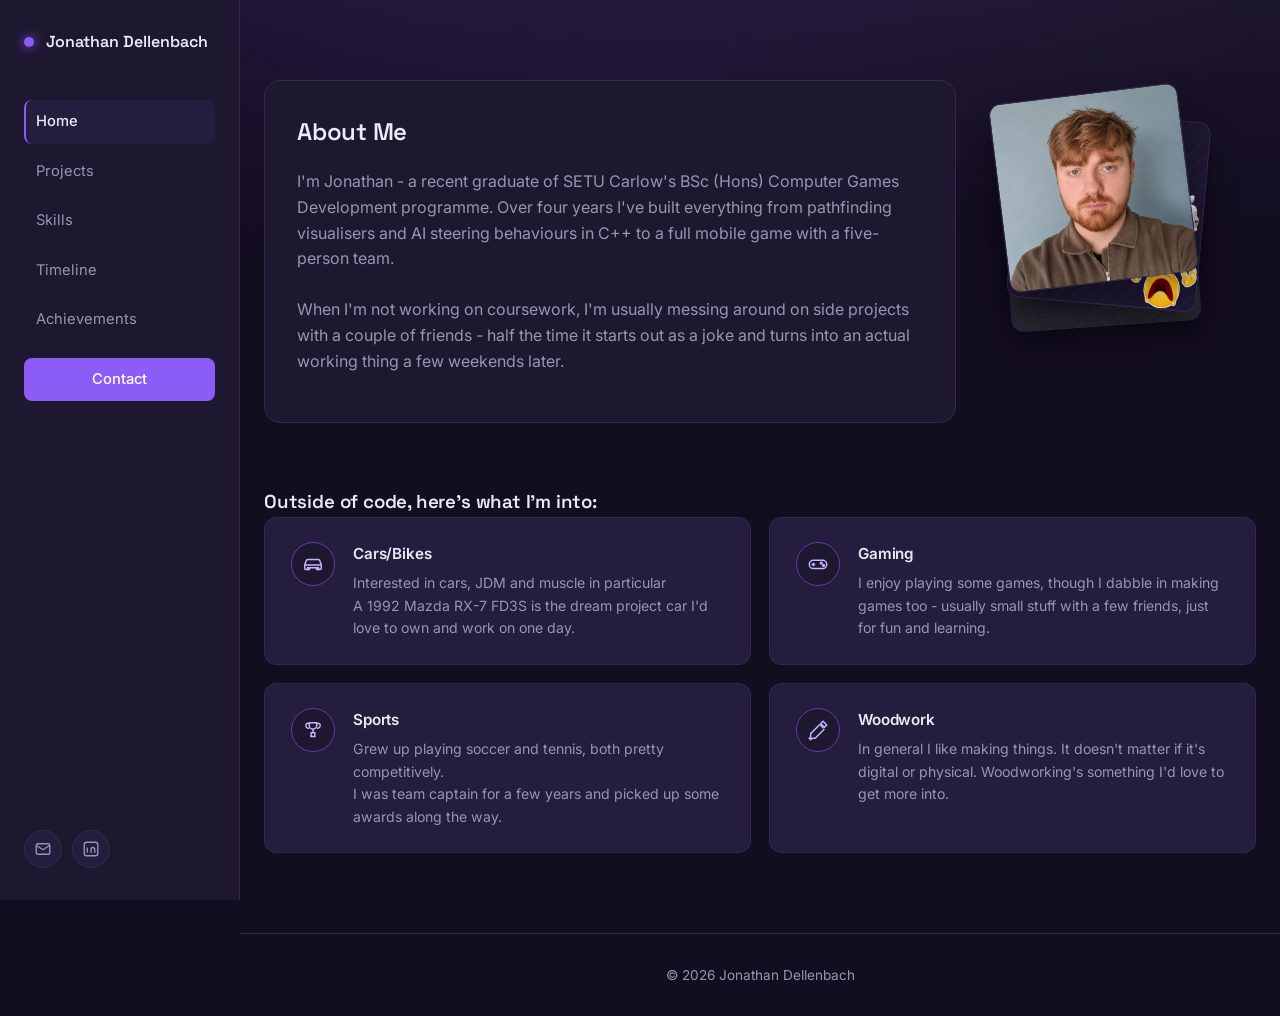
==== index.html @ c3ca5f6e "JonathansPortfolio" ====
<!DOCTYPE html>
<html lang="en">
<head>
<meta charset="UTF-8">
<meta name="viewport" content="width=device-width, initial-scale=1.0">
<title>Jonathan Dellenbach - Games Development Graduate</title>
<meta name="description" content="Portfolio of Jonathan Dellenbach, BSc (Hons) Computer Games Development graduate.">
<link rel="preconnect" href="https://fonts.googleapis.com">
<link href="https://fonts.googleapis.com/css2?family=Space+Grotesk:wght@500;600;700&family=Inter:wght@400;500;600&family=JetBrains+Mono:wght@400;500&display=swap" rel="stylesheet">
<link rel="stylesheet" href="style.css">
</head>
<body>

<div class="bg-glow"></div>

<button class="mobile-toggle" aria-label="Toggle menu" aria-expanded="false">
  <span></span><span></span><span></span>
</button>

<aside class="sidebar">
  <a href="index.html" class="brand">
    <span class="brand-dot"></span>
    <span>Jonathan Dellenbach</span>
  </a>

  <nav class="side-nav">
    <a href="index.html" class="active">Home</a>
    <a href="projects.html">Projects</a>
    <a href="skills.html">Skills</a>
    <a href="timeline.html">Timeline</a>
    <a href="achievements.html">Achievements</a>
    <a href="contact.html" class="nav-cta">Contact</a>
  </nav>

  <div class="side-socials">
    <a href="mailto:dellenbachj5@gmail.com" aria-label="Email" class="social-icon">
      <svg viewBox="0 0 24 24" fill="none" stroke="currentColor" stroke-width="1.8"><rect x="3" y="5" width="18" height="14" rx="2"/><path d="m3 7 9 6 9-6"/></svg>
    </a>
    <a href="https://www.linkedin.com/in/jonathan-dellenbach-137011260/" target="_blank" rel="noopener" aria-label="LinkedIn" class="social-icon">
      <svg viewBox="0 0 24 24" fill="none" stroke="currentColor" stroke-width="1.8"><rect x="3" y="3" width="18" height="18" rx="3"/><path d="M7 10v7M7 7v.01M12 17v-4.5a2.5 2.5 0 0 1 5 0V17M12 12.5V17"/></svg>
    </a>
  </div>
</aside>

<main class="content">


  <section id="about" class="section wrap">
    <div class="about-layout">
    <div class="panel">
      <div class="panel-head">
        <h2>About Me</h2>
      </div>
      <p class="about-text">
        I'm Jonathan - a recent graduate of SETU Carlow's BSc (Hons) Computer Games Development programme. Over four years I've built everything from pathfinding visualisers and AI steering behaviours in C++ to a full mobile game with a five-person team.<br><br>
        When I'm not working on coursework, I'm usually messing around on side projects with a couple of friends - half the time it starts out as a joke and turns into an actual working thing a few weekends later.</p>
    </div>

    <aside class="photo-stack" data-images='["images/home_images/pic1.png", "images/home_images/pic2.png", "images/home_images/pic3.png"]'>
      <div class="stack-card"><span>Add photo</span></div>
      <div class="stack-card"><span>Add photo</span></div>
      <div class="stack-card"><span>Add photo</span></div>
    </aside>
    </div>

    <div class="interests-block">
      <h3 class="interests-title">Outside of code, here's what I'm into:</h3>
      <div class="interests-grid">
        <div class="interest-card">
          <div class="interest-icon">
            <svg viewBox="0 0 24 24" fill="none" stroke="currentColor" stroke-width="1.6"><path d="M3 13l1.5-4.5A2 2 0 0 1 6.4 7h11.2a2 2 0 0 1 1.9 1.5L21 13"/><path d="M3 13h18v4a1 1 0 0 1-1 1h-1.5a1 1 0 0 1-1-1v-1H6.5v1a1 1 0 0 1-1 1H4a1 1 0 0 1-1-1z"/><circle cx="7" cy="17" r="1.3"/><circle cx="17" cy="17" r="1.3"/></svg>
          </div>
          <div class="interest-text">
            <h3>Cars/Bikes</h3>
            <p>Interested in cars, JDM and muscle in particular <br> A 1992 Mazda RX-7 FD3S is the dream project car I'd love to own and work on one day.</p>
          </div>
        </div>

        <div class="interest-card">
          <div class="interest-icon">
            <svg viewBox="0 0 24 24" fill="none" stroke="currentColor" stroke-width="1.6"><rect x="2.5" y="8" width="19" height="9" rx="4.5"/><path d="M7 10.5v4M5 12.5h4"/><circle cx="15.5" cy="11" r="1"/><circle cx="18" cy="13.5" r="1"/></svg>
          </div>
          <div class="interest-text">
            <h3>Gaming</h3>
            <p>I enjoy playing some games, though I dabble in making games too - usually small stuff with a few friends, just for fun and learning.</p>
          </div>
        </div>

        <div class="interest-card">
          <div class="interest-icon">
            <svg viewBox="0 0 24 24" fill="none" stroke="currentColor" stroke-width="1.6"><path d="M8 4h8v3a4 4 0 0 1-8 0z"/><path d="M8 5H5a3 3 0 0 0 3 5M16 5h3a3 3 0 0 1-3 5"/><path d="M12 11v4"/><path d="M9 19h6M10 15h4v4h-4z"/></svg>
          </div>
          <div class="interest-text">
            <h3>Sports</h3>
            <p>Grew up playing soccer and tennis, both pretty competitively. <br> I was team captain for a few years and picked up some awards along the way.</p>
          </div>
        </div>

        <div class="interest-card">
          <div class="interest-icon">
            <svg viewBox="0 0 24 24" fill="none" stroke="currentColor" stroke-width="1.6"><path d="m14 6 4 4"/><path d="M17.5 2.5 21.5 6.5 19 9l-4-4z"/><path d="M14 6 4 16v3.5L2.5 21l1.5 1.5L5.5 21H9l10-10"/></svg>
          </div>
          <div class="interest-text">
            <h3>Woodwork</h3>
            <p>In general I like making things. It doesn't matter if it's digital or physical. Woodworking's something I'd love to get more into.</p>
          </div>
        </div>
      </div>
    </div>
  </section>

  <footer class="footer">
    <span class="muted">© <span id="year"></span> Jonathan Dellenbach</span>
  </footer>

</main>

<script src="script.js"></script>
</body>
</html>
---- style.css ----
/* ---------- Tokens ---------- */
:root{
  --bg: #130D20;
  --surface: #1D1730;
  --surface-alt: #251D3D;
  --border: #332A4D;
  --text: #ECE9F5;
  --text-muted: #9A93B3;
  --accent: #8B5CF6;
  --accent-bright: #C4B5FD;
  --accent-dim: #5B3FA8;
  --font-display: 'Space Grotesk', sans-serif;
  --font-body: 'Inter', sans-serif;
  --font-mono: 'JetBrains Mono', monospace;
  --radius: 10px;
  --sidebar-w: 240px;
}

*,*::before,*::after{ box-sizing: border-box; }
html{ scroll-behavior: smooth; }

body{
  margin:0;
  background: var(--bg);
  color: var(--text);
  font-family: var(--font-body);
  line-height: 1.6;
  -webkit-font-smoothing: antialiased;
}

h1,h2,h3{
  font-family: var(--font-display);
  font-weight: 600;
  margin: 0;
  letter-spacing: -0.01em;
}
a{ color: inherit; text-decoration: none; }

.bg-glow{
  position: fixed;
  inset: -20% -20% auto -20%;
  height: 60vh;
  background: radial-gradient(ellipse at 40% 0%, rgba(139,92,246,0.18), transparent 60%),
              radial-gradient(ellipse at 85% 10%, rgba(196,181,253,0.08), transparent 55%);
  pointer-events: none;
  z-index: 0;
}

.wrap{ max-width: 1120px; margin: 0 auto; padding: 0 24px; }

/* ---------- Sidebar ---------- */
.sidebar{
  position: fixed;
  top:0; left:0; bottom:0;
  width: var(--sidebar-w);
  background: var(--surface);
  border-right: 1px solid var(--border);
  display:flex;
  flex-direction: column;
  padding: 32px 24px;
  z-index: 40;
}
.brand{
  display:flex; align-items:center; gap:12px;
  font-family: var(--font-display);
  font-weight: 600;
  font-size: 1rem;
  line-height: 1.25;
  margin-bottom: 48px;
}
.brand-dot{
  width:10px; height:10px; border-radius:50%;
  background: var(--accent);
  box-shadow: 0 0 12px var(--accent);
  flex-shrink: 0;
}
.side-nav{
  display:flex;
  flex-direction: column;
  gap: 6px;
  flex: 1;
}
.side-nav a{
  color: var(--text-muted);
  font-size: 0.92rem;
  padding: 10px 12px;
  border-radius: 8px;
  transition: color .2s, background .2s;
}
.side-nav a:hover{ color: var(--text); background: var(--surface-alt); }
.side-nav a.active{ color: var(--text); background: var(--surface-alt); font-weight: 500; border-left: 2px solid var(--accent); padding-left: 10px; }
.side-nav .nav-cta{
  margin-top: 10px;
  color: #fff;
  background: var(--accent);
  text-align: center;
  font-weight: 500;
}
.side-nav .nav-cta:hover{ background: var(--accent-bright); color: var(--bg); }

.side-socials{ display:flex; gap: 10px; margin-top: 24px; }
.social-icon{
  width: 38px; height: 38px;
  display:flex; align-items:center; justify-content:center;
  background: var(--surface-alt);
  border: 1px solid var(--border);
  border-radius: 50%;
  color: var(--text-muted);
  transition: color .2s, border-color .2s;
}
.social-icon:hover{ color: var(--accent-bright); border-color: var(--accent-dim); }
.social-icon svg{ width: 18px; height: 18px; }

.mobile-toggle{
  display:none;
  position: fixed; top: 18px; right: 18px; z-index: 60;
  flex-direction:column; justify-content:center; gap:5px;
  width: 40px; height: 40px;
  background: var(--surface);
  border: 1px solid var(--border);
  border-radius: 8px;
  cursor:pointer;
}
.mobile-toggle span{ width:18px; height:2px; background: var(--text); margin: 0 auto; }

/* ---------- Content ---------- */
.content{
  margin-left: var(--sidebar-w);
  position: relative;
  z-index: 1;
}

/* Hero */
.hero{
  display:flex;
  flex-direction: column;
  justify-content: center;
  min-height: 90vh;
  padding-top: 60px;
  padding-bottom: 40px;
}
.hero-left{ max-width: 640px; }
.eyebrow{
  font-family: var(--font-body);
  color: var(--accent-bright);
  font-size: 0.82rem;
  font-weight: 600;
  text-transform: uppercase;
  letter-spacing: 0.08em;
  margin: 0 0 18px;
}
.h1{
  font-size: clamp(2rem, 3.6vw, 2.9rem);
  line-height: 1.15;
  margin-bottom: 20px;
}
.lead{ color: var(--text-muted); font-size: 1.02rem; max-width: 46ch; margin-bottom: 32px; }
.hero-actions{ display:flex; gap:14px; flex-wrap:wrap; }

.btn{
  display:inline-flex; align-items:center;
  padding: 12px 22px; border-radius: 999px;
  font-size: 0.92rem; font-weight: 500;
  transition: transform .15s ease, background .2s, border-color .2s;
}
.btn:hover{ transform: translateY(-2px); }
.btn-primary{ background: var(--accent); color: #fff; }
.btn-primary:hover{ background: var(--accent-bright); color: var(--bg); }
.btn-ghost{ border: 1px solid var(--border); color: var(--text); }
.btn-ghost:hover{ border-color: var(--accent); }

/* ---------- Sections ---------- */
.section{ padding: 80px 24px; }
.section-head{ margin-bottom: 40px; }
.tag{
  display:inline-flex; align-items:center; gap:8px;
  font-family: var(--font-body);
  font-weight: 600;
  font-size: 0.76rem;
  text-transform: uppercase;
  letter-spacing: 0.09em;
  color: var(--accent-bright);
  background: var(--surface-alt);
  border: 1px solid var(--accent-dim);
  padding: 7px 16px;
  border-radius: 999px;
  margin: 0 0 16px;
}
.tag::before{
  content: '';
  width: 6px; height: 6px;
  border-radius: 50%;
  background: var(--accent-bright);
  flex-shrink: 0;
}
.section-head h2{ font-size: clamp(1.6rem, 2.6vw, 2rem); }
.section-sub{ color: var(--text-muted); margin-top: 10px; max-width: 60ch; }

/* Panel (boxed card look) */
.panel{
  background: var(--surface);
  border: 1px solid var(--border);
  border-radius: 16px;
  padding: 32px;
  margin-bottom: 28px;
}
.panel-head{ margin-bottom: 18px; }
.panel-head h2{ font-size: 1.5rem; }
.about-text{ color: var(--text-muted); }
.about-text em{ color: var(--accent-bright); font-style: normal; }

/* About layout: panel + right-side photo stack */
.about-layout{
  display: grid;
  grid-template-columns: 1fr 260px;
  gap: 40px;
  align-items: start;
}

/* Stacked photo tab */
.photo-stack{
  position: relative;
  height: 300px;
  margin-top: 8px;
}
.stack-card{
  position: absolute;
  top: 0; left: 10px;
  width: 190px;
  height: 190px;
  border-radius: 12px;
  overflow: hidden;
  background: repeating-linear-gradient(135deg, var(--surface), var(--surface) 10px, var(--surface-alt) 10px, var(--surface-alt) 11px);
  border: 1px solid var(--border);
  box-shadow: 0 14px 28px rgba(0,0,0,0.35);
  display:flex; align-items:center; justify-content:center;
  transition: transform .25s ease, box-shadow .25s ease;
  cursor: pointer;
}
.stack-card span{ font-family: var(--font-mono); font-size: 0.74rem; color: var(--text-muted); }
.stack-card img{ width:100%; height:100%; object-fit: cover; display:block; }

.stack-card:nth-child(1){ transform: rotate(-7deg) translate(-8px, 4px); z-index: 4; }
.stack-card:nth-child(2){ transform: rotate(5deg) translate(10px, 26px); z-index: 3; }
.stack-card:nth-child(3){ transform: rotate(-4deg) translate(-4px, 48px); z-index: 2; }
.stack-card:nth-child(4){ transform: rotate(6deg) translate(12px, 70px); z-index: 1; }

.photo-stack:hover .stack-card:nth-child(1){ transform: rotate(-10deg) translate(-18px, -6px); box-shadow: 0 20px 36px rgba(0,0,0,0.45); }
.photo-stack:hover .stack-card:nth-child(2){ transform: rotate(8deg) translate(18px, 30px); box-shadow: 0 20px 36px rgba(0,0,0,0.45); }
.photo-stack:hover .stack-card:nth-child(3){ transform: rotate(-6deg) translate(-14px, 66px); box-shadow: 0 20px 36px rgba(0,0,0,0.45); }
.photo-stack:hover .stack-card:nth-child(4){ transform: rotate(9deg) translate(20px, 102px); box-shadow: 0 20px 36px rgba(0,0,0,0.45); }

@media (max-width: 900px){
  .about-layout{ grid-template-columns: 1fr; }
  .photo-stack{ height: 220px; margin: 8px auto 60px; max-width: 240px; }
}

/* Interests block ("Outside of code") - sits full-width below the About panel */
.interests-block{ margin-top: 36px; }
.interests-lead{
  color: var(--text-muted);
  font-size: 1.02rem;
  margin: 0 0 20px;
}

.interests-grid{
  display:grid;
  grid-template-columns: repeat(2, 1fr);
  gap: 18px;
}
.interest-card{
  display:flex;
  align-items: flex-start;
  gap: 18px;
  background: var(--surface-alt);
  border: 1px solid var(--border);
  border-radius: 12px;
  padding: 24px 26px;
  transition: transform .15s ease, border-color .2s;
}
.interest-card:hover{ transform: translateY(-3px); border-color: var(--accent-dim); }
.interest-icon{
  width: 44px; height: 44px;
  display:flex; align-items:center; justify-content:center;
  border-radius: 50%;
  background: var(--surface);
  border: 1px solid var(--accent-dim);
  color: var(--accent-bright);
  flex-shrink: 0;
}
.interest-icon svg{ width: 22px; height: 22px; }
.interest-text{ min-width: 0; }
.interest-card h3{
  font-size: 0.95rem;
  font-family: var(--font-body);
  font-weight: 600;
  margin-bottom: 6px;
}
.interest-card p{
  color: var(--text-muted);
  font-size: 0.88rem;
  line-height: 1.6;
  margin: 0;
}

@media (max-width: 700px){
  .interests-grid{ grid-template-columns: 1fr; }
}

/* Achievements */
.achieve-list{ display:flex; flex-direction:column; gap: 24px; }
.achieve-item{
  display:grid; grid-template-columns: 280px 1fr;
  background: var(--surface);
  border: 1px solid var(--border);
  border-radius: var(--radius);
  overflow: hidden;
}
.achieve-media{
  position: relative;
  display:flex; align-items:center; justify-content:center;
  border-right: 1px dashed var(--border);
  background: repeating-linear-gradient(135deg, var(--surface), var(--surface) 10px, var(--surface-alt) 10px, var(--surface-alt) 11px);
  min-height: 200px;
}
.achieve-media span{ font-family: var(--font-mono); font-size: 0.78rem; color: var(--text-muted); }
.achieve-media.has-photos{
  cursor: pointer;
  background: var(--surface-alt);
}
.achieve-media img{
  width: 100%; height: 100%;
  object-fit: cover;
  display:block;
}
.achieve-count{
  position: absolute;
  bottom: 10px; right: 10px;
  background: rgba(0,0,0,0.65);
  color: #fff;
  font-family: var(--font-mono);
  font-size: 0.72rem;
  padding: 3px 9px;
  border-radius: 999px;
}
.achieve-body{ padding: 32px; min-width: 0; }
.achieve-body h3{ font-size: 1.15rem; margin-bottom: 12px; overflow-wrap: break-word; }
.achieve-body p{ color: var(--text-muted); font-size: 0.96rem; margin:0; line-height: 1.7; overflow-wrap: break-word; word-break: break-word; }
.achieve-body em{ color: var(--accent-bright); font-style: normal; }

/* Lightbox */
.lightbox-overlay{
  position: fixed; inset: 0;
  background: rgba(8,6,14,0.9);
  display:flex; align-items:center; justify-content:center;
  z-index: 200;
  padding: 40px 24px;
}
.lightbox-content{ position: relative; max-width: 90vw; max-height: 85vh; display:flex; flex-direction:column; align-items:center; gap: 14px; }
.lightbox-content img{ max-width: 84vw; max-height: 72vh; border-radius: 12px; object-fit: contain; }
.lightbox-counter{ font-family: var(--font-mono); font-size: 0.82rem; color: var(--text-muted); }
.lightbox-close{
  position: absolute; top: 20px; right: 24px;
  width: 40px; height: 40px;
  border-radius: 50%;
  background: var(--surface); border: 1px solid var(--border);
  color: var(--text);
  font-size: 1.1rem;
  display:flex; align-items:center; justify-content:center;
  cursor:pointer;
  z-index: 210;
}
.lightbox-nav{
  position: absolute; top: 50%; transform: translateY(-50%);
  width: 48px; height: 48px;
  border-radius: 50%;
  background: var(--surface); border: 1px solid var(--border);
  color: var(--text);
  display:flex; align-items:center; justify-content:center;
  cursor:pointer;
  font-size: 1.3rem;
  z-index: 210;
}
.lightbox-prev{ left: 24px; }
.lightbox-next{ right: 24px; }
@media (max-width: 700px){
  .lightbox-overlay{ padding: 24px 12px; }
  .lightbox-content img{ max-width: 78vw; max-height: 65vh; }
  .lightbox-nav{ width: 40px; height: 40px; font-size: 1.1rem; }
  .lightbox-prev{ left: 8px; }
  .lightbox-next{ right: 8px; }
  .lightbox-close{ top: 12px; right: 12px; width: 36px; height: 36px; }
}

/* Project status pill */
.card-status{
  display:inline-block; font-family: var(--font-mono); font-size: 0.72rem;
  color: var(--accent-bright); border: 1px solid var(--accent-dim);
  padding: 3px 10px; border-radius: 999px; margin-bottom: 14px;
}

/* Skills */
.skills-grid{ display:grid; grid-template-columns: repeat(2, 1fr); gap: 28px 40px; }
.skill-group h3{ font-size: 0.92rem; color: var(--text-muted); font-weight: 500; margin-bottom: 14px; text-transform: uppercase; letter-spacing: 0.04em; }
.tag-list{ display:flex; flex-wrap:wrap; gap: 10px; }
.tag-list span{
  font-family: var(--font-mono); font-size: 0.8rem;
  background: var(--surface); border: 1px solid var(--border);
  padding: 7px 14px; border-radius: 999px; color: var(--text);
}

/* Timeline */
.timeline{ position: relative; padding-left: 26px; border-left: 1px solid var(--border); }
.titem{ position: relative; margin-bottom: 32px; }
.titem:last-child{ margin-bottom: 0; }
.titem-dot{ position: absolute; left: -31px; top: 6px; width: 10px; height: 10px; border-radius: 50%; background: var(--accent); box-shadow: 0 0 0 4px rgba(139,92,246,0.15); }
.titem-body{ background: var(--surface); border: 1px solid var(--border); border-radius: var(--radius); padding: 20px 22px; }
.titem-head{ display:flex; justify-content: space-between; align-items:baseline; gap: 16px; flex-wrap: wrap; }
.titem-head h3{ font-size: 0.98rem; }
.titem-date{ font-family: var(--font-mono); font-size: 0.76rem; color: var(--text-muted); white-space: nowrap; }
.titem-sub{ color: var(--accent-bright); font-size: 0.84rem; margin: 4px 0 12px; }
.titem-body ul{ margin:0; padding-left: 18px; color: var(--text-muted); font-size: 0.88rem; }
.titem-body li{ margin-bottom: 6px; }
.titem-body li:last-child{ margin-bottom: 0; }

/* Contact */
.contact-actions{ display:flex; gap:14px; flex-wrap:wrap; }

/* Footer */
.footer{ display:block; border-top: 1px solid var(--border); padding: 28px 24px; text-align:center; }
.muted{ color: var(--text-muted); font-size: 0.85rem; }

/* ---------- Responsive ---------- */
@media (max-width: 900px){
  :root{ --sidebar-w: 220px; }
  .achieve-item{ grid-template-columns: 1fr; }
  .achieve-media{ border-right:none; border-bottom: 1px dashed var(--border); }
}

@media (max-width: 780px){
  .mobile-toggle{ display:flex; }
  .sidebar{
    left: -100%;
    width: 260px;
    transition: left .25s ease;
    box-shadow: 20px 0 40px rgba(0,0,0,0.4);
  }
  .sidebar.open{ left: 0; }
  .content{ margin-left: 0; }
  .hero{ padding-top: 70px; min-height: auto; }
  .skills-grid{ grid-template-columns: 1fr; }
}

@media (prefers-reduced-motion: reduce){
  html{ scroll-behavior: auto; }
  .sidebar{ transition: none; }
}
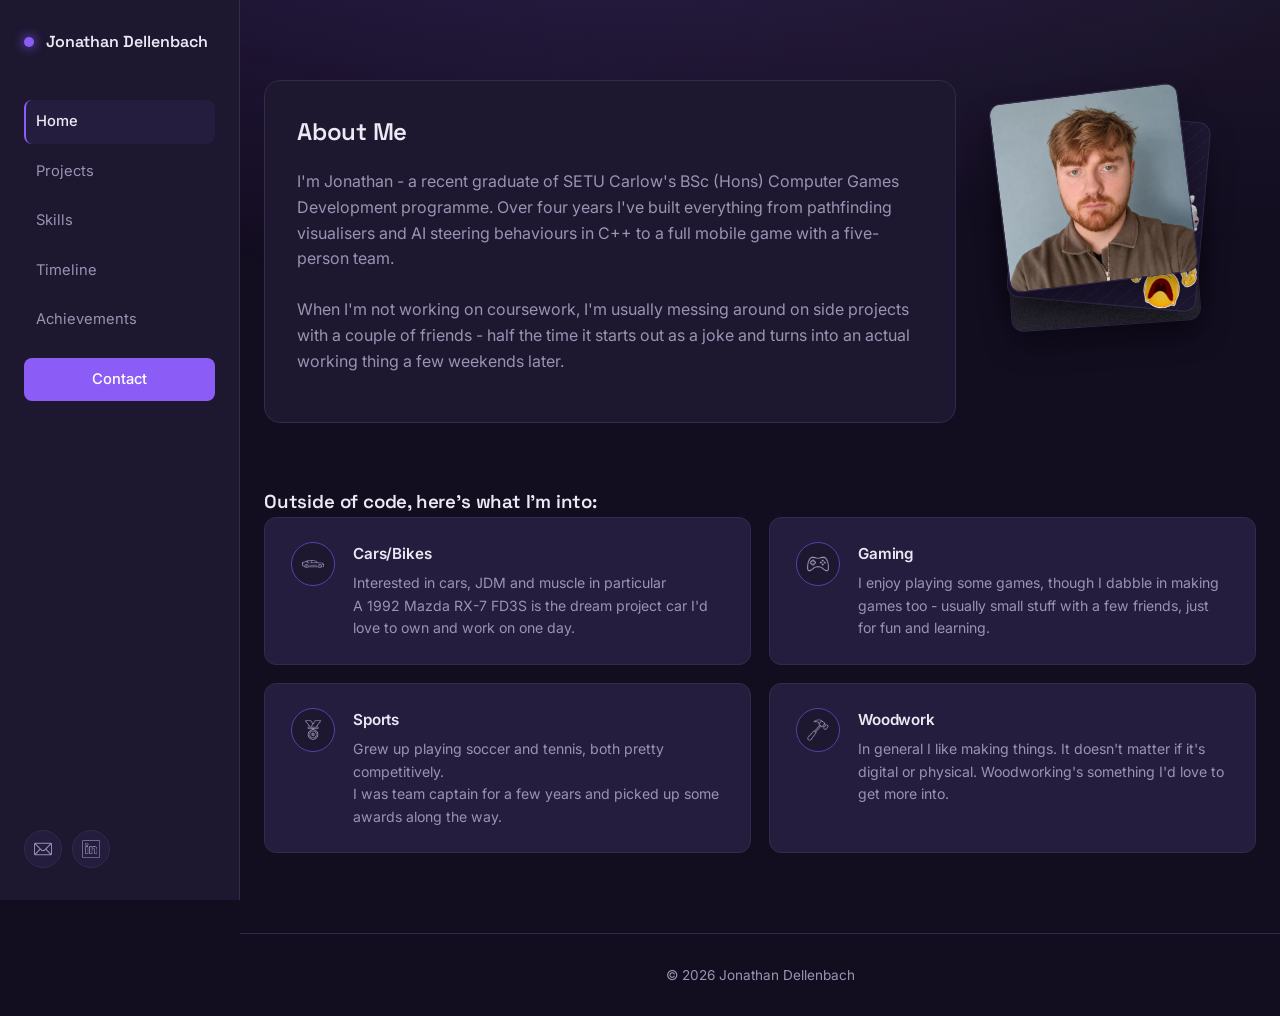
==== commit ac13d5a7: "Updated Icons" ====
--- a/index.html
+++ b/index.html
@@ -4,7 +4,7 @@
 <meta charset="UTF-8">
 <meta name="viewport" content="width=device-width, initial-scale=1.0">
 <title>Jonathan Dellenbach - Games Development Graduate</title>
-<meta name="description" content="Portfolio of Jonathan Dellenbach, BSc (Hons) Computer Games Development graduate.">
+<meta name="description" content="Jonathan Dellenbach - Portfolio, BSc (Hons) Computer Games Development graduate.">
 <link rel="preconnect" href="https://fonts.googleapis.com">
 <link href="https://fonts.googleapis.com/css2?family=Space+Grotesk:wght@500;600;700&family=Inter:wght@400;500;600&family=JetBrains+Mono:wght@400;500&display=swap" rel="stylesheet">
 <link rel="stylesheet" href="style.css">
@@ -34,10 +34,10 @@
 
   <div class="side-socials">
     <a href="mailto:dellenbachj5@gmail.com" aria-label="Email" class="social-icon">
-      <svg viewBox="0 0 24 24" fill="none" stroke="currentColor" stroke-width="1.8"><rect x="3" y="5" width="18" height="14" rx="2"/><path d="m3 7 9 6 9-6"/></svg>
+      <img src="assets/icons/email.png" alt="">
     </a>
     <a href="https://www.linkedin.com/in/jonathan-dellenbach-137011260/" target="_blank" rel="noopener" aria-label="LinkedIn" class="social-icon">
-      <svg viewBox="0 0 24 24" fill="none" stroke="currentColor" stroke-width="1.8"><rect x="3" y="3" width="18" height="18" rx="3"/><path d="M7 10v7M7 7v.01M12 17v-4.5a2.5 2.5 0 0 1 5 0V17M12 12.5V17"/></svg>
+      <img src="assets/icons/linkedIn.png" alt="">
     </a>
   </div>
 </aside>
@@ -68,7 +68,7 @@
       <div class="interests-grid">
         <div class="interest-card">
           <div class="interest-icon">
-            <svg viewBox="0 0 24 24" fill="none" stroke="currentColor" stroke-width="1.6"><path d="M3 13l1.5-4.5A2 2 0 0 1 6.4 7h11.2a2 2 0 0 1 1.9 1.5L21 13"/><path d="M3 13h18v4a1 1 0 0 1-1 1h-1.5a1 1 0 0 1-1-1v-1H6.5v1a1 1 0 0 1-1 1H4a1 1 0 0 1-1-1z"/><circle cx="7" cy="17" r="1.3"/><circle cx="17" cy="17" r="1.3"/></svg>
+            <img src="assets/icons/car.png" alt="car icon">
           </div>
           <div class="interest-text">
             <h3>Cars/Bikes</h3>
@@ -78,7 +78,7 @@
 
         <div class="interest-card">
           <div class="interest-icon">
-            <svg viewBox="0 0 24 24" fill="none" stroke="currentColor" stroke-width="1.6"><rect x="2.5" y="8" width="19" height="9" rx="4.5"/><path d="M7 10.5v4M5 12.5h4"/><circle cx="15.5" cy="11" r="1"/><circle cx="18" cy="13.5" r="1"/></svg>
+            <img src="assets/icons/gaming.png" alt="gaming controller icon">
           </div>
           <div class="interest-text">
             <h3>Gaming</h3>
@@ -88,7 +88,7 @@
 
         <div class="interest-card">
           <div class="interest-icon">
-            <svg viewBox="0 0 24 24" fill="none" stroke="currentColor" stroke-width="1.6"><path d="M8 4h8v3a4 4 0 0 1-8 0z"/><path d="M8 5H5a3 3 0 0 0 3 5M16 5h3a3 3 0 0 1-3 5"/><path d="M12 11v4"/><path d="M9 19h6M10 15h4v4h-4z"/></svg>
+            <img src="assets/icons/medal.png" alt="medal icon">
           </div>
           <div class="interest-text">
             <h3>Sports</h3>
@@ -98,7 +98,7 @@
 
         <div class="interest-card">
           <div class="interest-icon">
-            <svg viewBox="0 0 24 24" fill="none" stroke="currentColor" stroke-width="1.6"><path d="m14 6 4 4"/><path d="M17.5 2.5 21.5 6.5 19 9l-4-4z"/><path d="M14 6 4 16v3.5L2.5 21l1.5 1.5L5.5 21H9l10-10"/></svg>
+            <img src="assets/icons/woodwork.png" alt="hammer icon">
           </div>
           <div class="interest-text">
             <h3>Woodwork</h3>
--- a/style.css
+++ b/style.css
@@ -109,11 +109,11 @@
   transition: color .2s, border-color .2s;
 }
 .social-icon:hover{ color: var(--accent-bright); border-color: var(--accent-dim); }
-.social-icon svg{ width: 18px; height: 18px; }
+.social-icon img{ width: 18px; height: 18px; object-fit: contain; }
 
 .mobile-toggle{
   display:none;
-  position: fixed; top: 18px; right: 18px; z-index: 60;
+  position: fixed; top: 18px; left: 18px; z-index: 60;
   flex-direction:column; justify-content:center; gap:5px;
   width: 40px; height: 40px;
   background: var(--surface);
@@ -253,6 +253,7 @@
 @media (max-width: 900px){
   .about-layout{ grid-template-columns: 1fr; }
   .photo-stack{ height: 220px; margin: 8px auto 60px; max-width: 240px; }
+  .stack-card{ left: 50%; margin-left: -95px; }
 }
 
 /* Interests block ("Outside of code") - sits full-width below the About panel */
@@ -288,7 +289,7 @@
   color: var(--accent-bright);
   flex-shrink: 0;
 }
-.interest-icon svg{ width: 22px; height: 22px; }
+.interest-icon img{ width: 22px; height: 22px; object-fit: contain; }
 .interest-text{ min-width: 0; }
 .interest-card h3{
   font-size: 0.95rem;
@@ -404,7 +405,7 @@
 .skill-group h3{ font-size: 0.92rem; color: var(--text-muted); font-weight: 500; margin-bottom: 14px; text-transform: uppercase; letter-spacing: 0.04em; }
 .tag-list{ display:flex; flex-wrap:wrap; gap: 10px; }
 .tag-list span{
-  font-family: var(--font-mono); font-size: 0.8rem;
+  font-family: var(--font-body); font-weight: 500; font-size: 0.85rem;
   background: var(--surface); border: 1px solid var(--border);
   padding: 7px 14px; border-radius: 999px; color: var(--text);
 }
@@ -442,6 +443,7 @@
   .sidebar{
     left: -100%;
     width: 260px;
+    padding-top: 84px;
     transition: left .25s ease;
     box-shadow: 20px 0 40px rgba(0,0,0,0.4);
   }
